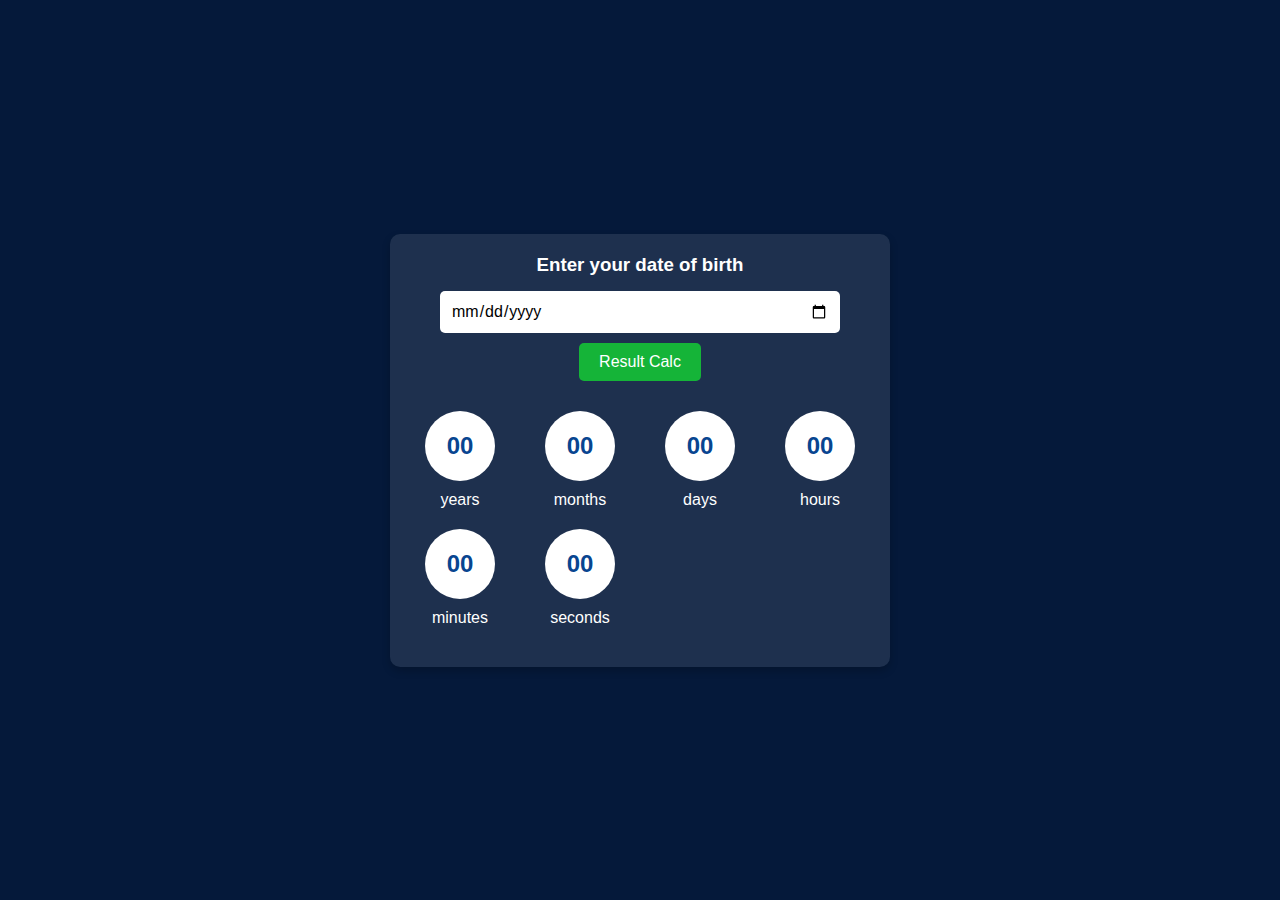
==== age calcgithub/index.html @ 893c9d26 "Add files via upload" ====
<!DOCTYPE html>
<html lang="en">
<head>
    <meta charset="UTF-8">
    <meta name="viewport" content="width=device-width, initial-scale=1.0">
    <title>age Calculator</title>
    <link rel="stylesheet" href="style.css">
</head>
<body>
    <div class="parent">
        <div class="inp">
            <h3>Enter your date of birth</h3>
            <input type="date" id="input" placeholder="day/month/year">
            <button id="button" onclick="calc()">Result Calc</button>
        </div>
        <ul>
            <li><span>00</span>years</li>
            <li><span>00</span>months</li>
            <li><span>00</span>days</li>
            <li><span>00</span>hours</li>
            <li><span>00</span>minutes</li>
            <li><span>00</span>seconds</li>

        </ul>
        <p id="result"></p>
    </div>
    <script src="script.js"></script>
</body>
</html>
---- age calcgithub/style.css ----
/* General Styles */
* {
    margin: 0;
    padding: 0;
    box-sizing: border-box;
    font-family: 'Century Gothic', sans-serif;
}

body {
    background: rgb(5, 25, 58);
    display: flex;
    justify-content: center;
    align-items: center;
    min-height: 100vh;
}

.parent {
    background: rgba(255, 255, 255, 0.1);
    padding: 20px;
    border-radius: 10px;
    text-align: center;
    box-shadow: 0 4px 8px rgba(0, 0, 0, 0.2);
    width: 90%;
    max-width: 500px;
}

.inp h3 {
    color: #fff;
    margin-bottom: 15px;
}

.parent input {
    padding: 10px;
    font-size: 16px;
    width: 90%;
    max-width: 400px;
    border: 1px solid rgba(255, 255, 255, 0.2);
    border-radius: 5px;
    margin-bottom: 10px;
}

.parent button {
    padding: 10px 20px;
    font-size: 16px;
    background-color: #15b438;
    color: #fff;
    border: none;
    border-radius: 5px;
    cursor: pointer;
    transition: background 0.3s ease;
}

.parent button:hover {
    background-color: #0a8e2a;
}

.parent ul {
    list-style: none;
    margin-top: 30px;
    display: grid;
    grid-template-columns: repeat(auto-fit, minmax(100px, 1fr));
    gap: 20px;
}

.parent ul li {
    text-align: center;
    color: #fff;
    font-size: 16px;
}

.parent ul li span {
    display: block;
    background: #fff;
    color: #084590;
    font-size: 24px;
    font-weight: bold;
    width: 70px;
    height: 70px;
    margin: 0 auto 10px;
    border-radius: 50%;
    display: flex;
    justify-content: center;
    align-items: center;
}

#result {
    margin-top: 20px;
    font-size: 18px;
    color: #fff;
}

/* Responsive Adjustments */
@media screen and (max-width: 600px) {
    .inp h3 {
        font-size: 1.2rem;
    }

    .parent input {
        font-size: 14px;
    }

    .parent ul li span {
        width: 50px;
        height: 50px;
        font-size: 18px;
    }

    #result {
        font-size: 16px;
    }
}
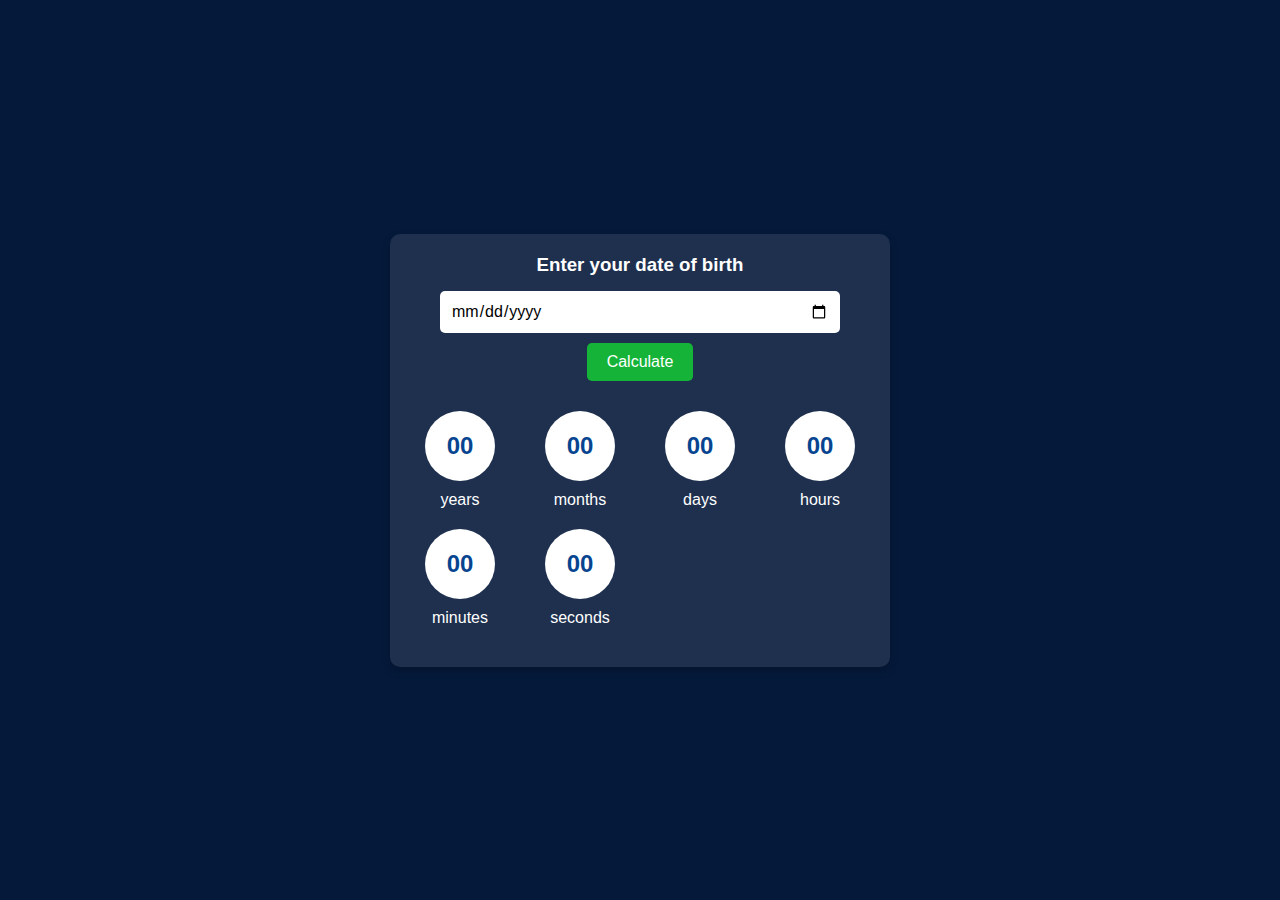
==== commit a11467e0: "Add files via upload" ====
--- a/age calcgithub/index.html
+++ b/age calcgithub/index.html
@@ -11,7 +11,7 @@
         <div class="inp">
             <h3>Enter your date of birth</h3>
             <input type="date" id="input" placeholder="day/month/year">
-            <button id="button" onclick="calc()">Result Calc</button>
+            <button id="button" onclick="calc()">Calculate</button>
         </div>
         <ul>
             <li><span>00</span>years</li>
